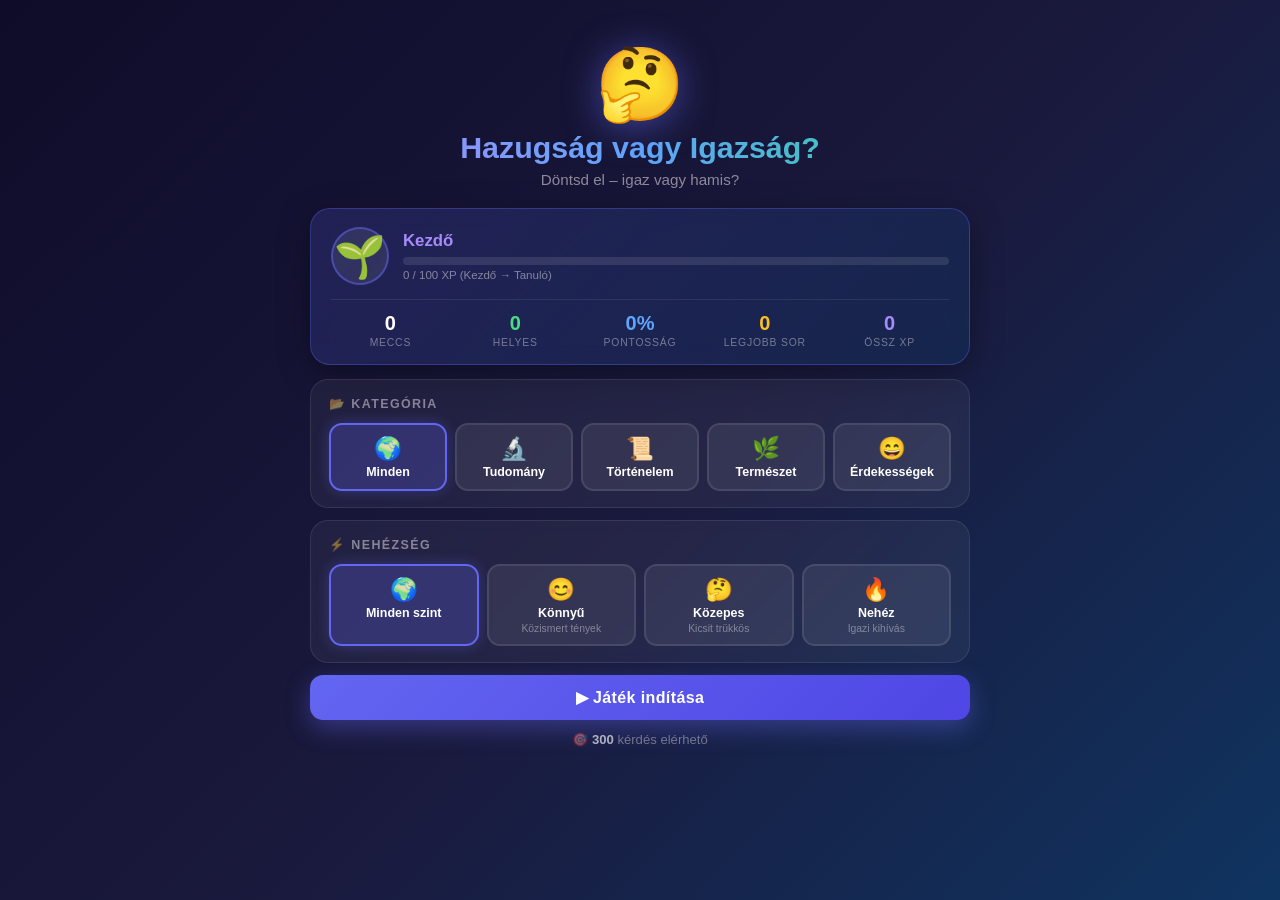
==== index.html @ 31105e80 "Add files via upload" ====
<!DOCTYPE html>
<html lang="hu">
<head>
  <meta charset="UTF-8" />
  <meta name="viewport" content="width=device-width, initial-scale=1.0" />
  <title>Hazugság vagy Igazság?</title>
  <link rel="stylesheet" href="style.css" />
</head>
<body>
<div class="container">

  <!-- ===== FŐMENÜ ===== -->
  <div id="start-screen" class="screen active">

    <div class="menu-hero">
      <div class="menu-logo">🤔</div>
      <h1>Hazugság vagy Igazság?</h1>
      <p class="menu-desc">Döntsd el – igaz vagy hamis?</p>
    </div>

    <!-- PROFIL KÁRTYA -->
    <div class="profile-card" id="profile-card">
      <div class="profile-left">
        <div class="profile-avatar" id="profile-avatar">🧠</div>
        <div class="profile-info">
          <div class="profile-rank" id="profile-rank">Kezdő</div>
          <div class="profile-xp-bar-wrap">
            <div class="profile-xp-bar" id="profile-xp-bar"></div>
          </div>
          <div class="profile-xp-label" id="profile-xp-label">0 / 100 XP</div>
        </div>
      </div>
      <div class="profile-stats-row">
        <div class="pstat">
          <span class="pstat-num" id="ps-games">0</span>
          <span class="pstat-label">Meccs</span>
        </div>
        <div class="pstat">
          <span class="pstat-num green" id="ps-correct">0</span>
          <span class="pstat-label">Helyes</span>
        </div>
        <div class="pstat">
          <span class="pstat-num blue" id="ps-accuracy">0%</span>
          <span class="pstat-label">Pontosság</span>
        </div>
        <div class="pstat">
          <span class="pstat-num yellow" id="ps-streak">0</span>
          <span class="pstat-label">Legjobb sor</span>
        </div>
        <div class="pstat">
          <span class="pstat-num purple" id="ps-xp">0</span>
          <span class="pstat-label">Össz XP</span>
        </div>
      </div>
    </div>

    <!-- KATEGÓRIA -->
    <div class="menu-section">
      <h3 class="section-title">📂 Kategória</h3>
      <div class="option-grid" id="category-grid">
        <button class="option-card selected" data-value="all" onclick="selectOption('category-grid',this)">
          <span class="opt-icon">🌍</span><span class="opt-label">Minden</span>
        </button>
        <button class="option-card" data-value="science" onclick="selectOption('category-grid',this)">
          <span class="opt-icon">🔬</span><span class="opt-label">Tudomány</span>
        </button>
        <button class="option-card" data-value="history" onclick="selectOption('category-grid',this)">
          <span class="opt-icon">📜</span><span class="opt-label">Történelem</span>
        </button>
        <button class="option-card" data-value="nature" onclick="selectOption('category-grid',this)">
          <span class="opt-icon">🌿</span><span class="opt-label">Természet</span>
        </button>
        <button class="option-card" data-value="fun" onclick="selectOption('category-grid',this)">
          <span class="opt-icon">😄</span><span class="opt-label">Érdekességek</span>
        </button>
      </div>
    </div>

    <!-- NEHÉZSÉG -->
    <div class="menu-section">
      <h3 class="section-title">⚡ Nehézség</h3>
      <div class="option-grid" id="difficulty-grid">
        <button class="option-card selected" data-value="all" onclick="selectOption('difficulty-grid',this)">
          <span class="opt-icon">🌍</span><span class="opt-label">Minden szint</span>
        </button>
        <button class="option-card diff-easy" data-value="easy" onclick="selectOption('difficulty-grid',this)">
          <span class="opt-icon">😊</span><span class="opt-label">Könnyű</span><span class="opt-sub">Közismert tények</span>
        </button>
        <button class="option-card diff-medium" data-value="medium" onclick="selectOption('difficulty-grid',this)">
          <span class="opt-icon">🤔</span><span class="opt-label">Közepes</span><span class="opt-sub">Kicsit trükkös</span>
        </button>
        <button class="option-card diff-hard" data-value="hard" onclick="selectOption('difficulty-grid',this)">
          <span class="opt-icon">🔥</span><span class="opt-label">Nehéz</span><span class="opt-sub">Igazi kihívás</span>
        </button>
      </div>
    </div>

    <button class="btn btn-play" onclick="startGame()">▶ Játék indítása</button>
    <div class="menu-footer">🎯 <strong id="q-count-preview">120</strong> kérdés elérhető</div>
  </div>

  <!-- ===== JÁTÉK KÉPERNYŐ ===== -->
  <div id="game-screen" class="screen">
    <header class="game-header">
      <button class="btn-home" onclick="goHome()">🏠</button>
      <div class="score-board">
        <span class="score-item correct">✅ <span id="correct-count">0</span></span>
        <span class="score-item wrong">❌ <span id="wrong-count">0</span></span>
        <span class="score-item total">📋 <span id="question-num">1</span>/<span id="total-questions">0</span></span>
      </div>
      <div class="diff-badge" id="diff-badge">😊 Könnyű</div>
    </header>
    <div class="progress-bar-wrap"><div class="progress-bar" id="progress-bar"></div></div>
    <div class="question-card" id="question-card">
      <div class="category-badge" id="category-badge">🔬 Tudomány</div>
      <p class="question-text" id="question-text">Töltés...</p>
    </div>
    <div class="explanation-box" id="explanation-box"></div>
    <div class="buttons">
      <button class="btn btn-true" id="btn-true" onclick="answer(true)">✅ IGAZ</button>
      <button class="btn btn-false" id="btn-false" onclick="answer(false)">❌ HAMIS</button>
    </div>
    <button class="btn btn-next" id="btn-next" onclick="nextQuestion()" style="display:none;">Következő ➡️</button>
  </div>

  <!-- ===== EREDMÉNY KÉPERNYŐ ===== -->
  <div id="result-screen" class="screen">
    <div class="result-card">
      <div class="result-icon" id="result-icon">🏆</div>
      <h2 id="result-title">Játék vége!</h2>
      <p id="result-message"></p>
      <div class="result-xp-box" id="result-xp-box"></div>
      <div class="result-stats">
        <div class="stat"><span class="stat-num green" id="final-correct">0</span><span class="stat-label">Helyes</span></div>
        <div class="stat"><span class="stat-num red" id="final-wrong">0</span><span class="stat-label">Helytelen</span></div>
        <div class="stat"><span class="stat-num blue" id="final-percent">0%</span><span class="stat-label">Pontosság</span></div>
        <div class="stat"><span class="stat-num yellow" id="final-xp">+0</span><span class="stat-label">XP nyerve</span></div>
      </div>
      <button class="btn btn-play" onclick="restartGame()">🔄 Újra játszom!</button>
      <button class="btn btn-secondary" onclick="goHome()">🏠 Főmenü</button>
    </div>
  </div>

</div>
<script src="questions.js"></script>
<script src="game.js"></script>
</body>
</html>
---- style.css ----
*, *::before, *::after { box-sizing: border-box; margin: 0; padding: 0; }

body {
  font-family: 'Segoe UI', Tahoma, Geneva, Verdana, sans-serif;
  background: linear-gradient(135deg, #0f0c29 0%, #1a1a3e 55%, #0f3460 100%);
  min-height: 100vh;
  color: #fff;
  display: flex;
  justify-content: center;
  padding: 20px 14px 50px;
}

.container { width: 100%; max-width: 660px; }

.screen { display: none; }
.screen.active { display: block; }

/* ===================== FŐMENÜ HERO ===================== */
.menu-hero {
  text-align: center;
  padding: 28px 0 20px;
}
.menu-logo {
  font-size: 4.5rem;
  line-height: 1;
  margin-bottom: 10px;
  filter: drop-shadow(0 4px 18px rgba(99,102,241,.55));
  animation: float 3.2s ease-in-out infinite;
}
@keyframes float {
  0%,100% { transform: translateY(0); }
  50%      { transform: translateY(-9px); }
}
.menu-hero h1 {
  font-size: 1.9rem;
  font-weight: 900;
  background: linear-gradient(90deg, #a78bfa, #60a5fa, #34d399);
  -webkit-background-clip: text;
  -webkit-text-fill-color: transparent;
  background-clip: text;
  margin-bottom: 6px;
}
.menu-desc { color: rgba(255,255,255,.5); font-size: .95rem; }

/* ===================== PROFIL KÁRTYA ===================== */
.profile-card {
  background: linear-gradient(135deg, rgba(99,102,241,.18), rgba(15,52,96,.4));
  border: 1px solid rgba(99,102,241,.35);
  border-radius: 20px;
  padding: 18px 20px 16px;
  margin-bottom: 14px;
  backdrop-filter: blur(10px);
  box-shadow: 0 8px 32px rgba(0,0,0,.35);
}
.profile-left {
  display: flex;
  align-items: center;
  gap: 14px;
  margin-bottom: 14px;
}
.profile-avatar {
  font-size: 2.6rem;
  background: rgba(255,255,255,.08);
  border-radius: 50%;
  width: 58px; height: 58px;
  display: flex; align-items: center; justify-content: center;
  flex-shrink: 0;
  border: 2px solid rgba(99,102,241,.5);
}
.profile-info { flex: 1; }
.profile-rank {
  font-size: 1.05rem;
  font-weight: 800;
  color: #a78bfa;
  margin-bottom: 6px;
}
.profile-xp-bar-wrap {
  background: rgba(255,255,255,.1);
  border-radius: 8px;
  height: 8px;
  overflow: hidden;
  margin-bottom: 4px;
}
.profile-xp-bar {
  height: 100%;
  background: linear-gradient(90deg, #6366f1, #a78bfa);
  border-radius: 8px;
  width: 0%;
  transition: width .6s ease;
}
.profile-xp-label { font-size: .72rem; color: rgba(255,255,255,.45); }

.profile-stats-row {
  display: flex;
  justify-content: space-between;
  gap: 6px;
  border-top: 1px solid rgba(255,255,255,.08);
  padding-top: 12px;
}
.pstat { display: flex; flex-direction: column; align-items: center; gap: 2px; flex: 1; }
.pstat-num { font-size: 1.25rem; font-weight: 800; }
.pstat-label { font-size: .65rem; color: rgba(255,255,255,.4); text-transform: uppercase; letter-spacing: .8px; }
.pstat-num.green  { color: #4ade80; }
.pstat-num.blue   { color: #60a5fa; }
.pstat-num.yellow { color: #fbbf24; }
.pstat-num.purple { color: #a78bfa; }

/* ===================== MENU SECTIONS ===================== */
.menu-section {
  background: rgba(255,255,255,.05);
  border: 1px solid rgba(255,255,255,.09);
  border-radius: 18px;
  padding: 16px 18px;
  margin-bottom: 12px;
  backdrop-filter: blur(6px);
}
.section-title {
  font-size: .78rem;
  font-weight: 700;
  text-transform: uppercase;
  letter-spacing: 1.4px;
  color: rgba(255,255,255,.45);
  margin-bottom: 12px;
}

/* ===================== OPTION GRID ===================== */
.option-grid { display: flex; flex-wrap: wrap; gap: 8px; }
.option-card {
  flex: 1 1 calc(20% - 8px);
  min-width: 80px;
  background: rgba(255,255,255,.07);
  border: 2px solid rgba(255,255,255,.1);
  border-radius: 13px;
  padding: 10px 6px;
  cursor: pointer;
  display: flex; flex-direction: column; align-items: center; gap: 3px;
  transition: all .18s;
  color: #fff;
}
.option-card:hover { background: rgba(255,255,255,.13); border-color: rgba(255,255,255,.22); transform: translateY(-2px); }
.option-card.selected { background: rgba(99,102,241,.25); border-color: #6366f1; box-shadow: 0 0 14px rgba(99,102,241,.3); }
.option-card.diff-easy.selected   { background: rgba(34,197,94,.2);  border-color: #22c55e; box-shadow: 0 0 14px rgba(34,197,94,.3); }
.option-card.diff-medium.selected { background: rgba(234,179,8,.2);  border-color: #eab308; box-shadow: 0 0 14px rgba(234,179,8,.3); }
.option-card.diff-hard.selected   { background: rgba(239,68,68,.2);  border-color: #ef4444; box-shadow: 0 0 14px rgba(239,68,68,.3); }
.opt-icon  { font-size: 1.4rem; }
.opt-label { font-size: .78rem; font-weight: 700; }
.opt-sub   { font-size: .65rem; color: rgba(255,255,255,.4); }

/* ===================== PLAY BUTTON ===================== */
.btn-play {
  width: 100%; padding: 17px;
  font-size: 1.1rem; font-weight: 800;
  border: none; border-radius: 16px;
  background: linear-gradient(135deg, #6366f1, #4f46e5);
  color: #fff; cursor: pointer;
  box-shadow: 0 8px 24px rgba(99,102,241,.4);
  transition: transform .15s, box-shadow .15s;
  margin-bottom: 12px;
}
.btn-play:hover { transform: translateY(-2px); box-shadow: 0 12px 30px rgba(99,102,241,.5); }
.btn-play:active { transform: translateY(0); }

.menu-footer { text-align: center; color: rgba(255,255,255,.38); font-size: .82rem; }
.menu-footer strong { color: rgba(255,255,255,.65); }

/* ===================== JÁTÉK HEADER ===================== */
.game-header {
  display: flex; align-items: center; justify-content: space-between;
  margin-bottom: 14px; gap: 8px;
}
.btn-home {
  background: rgba(255,255,255,.1); border: 1px solid rgba(255,255,255,.15);
  border-radius: 10px; padding: 7px 11px; font-size: 1rem;
  cursor: pointer; color: #fff; transition: background .2s; flex-shrink: 0;
}
.btn-home:hover { background: rgba(255,255,255,.18); }
.score-board { display: flex; gap: 8px; flex-wrap: wrap; justify-content: center; }
.score-item {
  background: rgba(255,255,255,.1); border-radius: 18px;
  padding: 4px 12px; font-size: .84rem; font-weight: 700;
}
.score-item.correct { color: #4ade80; }
.score-item.wrong   { color: #f87171; }
.score-item.total   { color: #93c5fd; }
.diff-badge {
  background: rgba(255,255,255,.1); border-radius: 18px;
  padding: 4px 12px; font-size: .78rem; font-weight: 700;
  color: rgba(255,255,255,.65); flex-shrink: 0;
}

/* ===================== PROGRESS BAR ===================== */
.progress-bar-wrap {
  background: rgba(255,255,255,.1); border-radius: 8px;
  height: 7px; margin-bottom: 16px; overflow: hidden;
}
.progress-bar {
  height: 100%;
  background: linear-gradient(90deg, #4ade80, #22d3ee);
  border-radius: 8px; width: 0%;
  transition: width .4s ease;
}

/* ===================== QUESTION CARD ===================== */
.question-card {
  background: rgba(255,255,255,.07);
  border: 2px solid rgba(255,255,255,.12);
  border-radius: 20px; padding: 30px 26px;
  margin-bottom: 12px; text-align: center;
  backdrop-filter: blur(10px);
  transition: border-color .3s, background .3s;
  min-height: 155px;
  display: flex; flex-direction: column; align-items: center; justify-content: center; gap: 10px;
}
.question-card.correct { border-color: #4ade80; background: rgba(74,222,128,.1); }
.question-card.wrong   { border-color: #f87171; background: rgba(248,113,113,.1); }
.category-badge {
  background: rgba(255,255,255,.14); border-radius: 18px;
  padding: 3px 13px; font-size: .75rem; font-weight: 700; color: rgba(255,255,255,.72);
}
.question-text { font-size: 1.18rem; font-weight: 600; line-height: 1.55; color: #fff; }

/* ===================== EXPLANATION BOX ===================== */
.explanation-box {
  border-radius: 13px; padding: 0; font-size: 1rem; font-weight: 600;
  text-align: center; margin-bottom: 12px;
  max-height: 0; overflow: hidden;
  transition: max-height .35s ease, padding .3s ease;
}
.explanation-box.correct, .explanation-box.wrong { max-height: 80px; padding: 13px 16px; }
.explanation-box.correct { background: rgba(74,222,128,.15); border: 1px solid rgba(74,222,128,.4); color: #bbf7d0; }
.explanation-box.wrong   { background: rgba(248,113,113,.15); border: 1px solid rgba(248,113,113,.4); color: #fecaca; }

.xp-pop {
  display: inline-block;
  background: rgba(99,102,241,.35);
  border-radius: 8px; padding: 1px 8px;
  font-size: .82rem; color: #c4b5fd;
  margin-left: 6px; vertical-align: middle;
}

/* ===================== ANSWER BUTTONS ===================== */
.buttons { display: flex; gap: 12px; margin-bottom: 10px; }
.btn {
  border: none; border-radius: 13px; padding: 13px 24px;
  font-size: 1rem; font-weight: 700; cursor: pointer;
  transition: transform .15s, box-shadow .15s, opacity .2s;
  letter-spacing: .4px;
}
.btn:hover:not(:disabled) { transform: translateY(-2px); box-shadow: 0 8px 20px rgba(0,0,0,.3); }
.btn:active:not(:disabled) { transform: translateY(0); }
.btn:disabled { opacity: .42; cursor: not-allowed; }
.btn-true  { background: linear-gradient(135deg, #22c55e, #16a34a); color: #fff; flex: 1; }
.btn-false { background: linear-gradient(135deg, #ef4444, #dc2626); color: #fff; flex: 1; }
.btn-true.highlight-correct, .btn-false.highlight-correct {
  box-shadow: 0 0 0 3px #fff, 0 0 18px rgba(255,255,255,.3);
  opacity: 1 !important;
}
.btn-next {
  background: linear-gradient(135deg, #0ea5e9, #0284c7);
  color: #fff; width: 100%; padding: 13px;
  font-size: 1rem; border-radius: 13px; border: none;
  cursor: pointer; font-weight: 700;
  transition: transform .15s, box-shadow .15s;
}
.btn-next:hover { transform: translateY(-2px); box-shadow: 0 8px 20px rgba(0,0,0,.3); }

/* ===================== RESULT CARD ===================== */
.result-card {
  background: rgba(255,255,255,.07);
  border: 1px solid rgba(255,255,255,.14);
  border-radius: 24px; padding: 40px 28px;
  text-align: center; backdrop-filter: blur(10px);
  box-shadow: 0 20px 60px rgba(0,0,0,.4);
  margin-top: 16px;
}
.result-icon { font-size: 4.8rem; margin-bottom: 10px; animation: pop .5s ease; }
@keyframes pop {
  0%   { transform: scale(.4); opacity: 0; }
  70%  { transform: scale(1.2); }
  100% { transform: scale(1); opacity: 1; }
}
.result-card h2 { font-size: 1.8rem; margin-bottom: 6px; }
.result-card > p { color: rgba(255,255,255,.62); font-size: .98rem; margin-bottom: 14px; }

.result-xp-box { margin-bottom: 18px; }
.xp-earned {
  display: inline-block;
  background: rgba(99,102,241,.25); border: 1px solid rgba(99,102,241,.4);
  border-radius: 20px; padding: 6px 18px;
  font-size: .9rem; color: #c4b5fd; font-weight: 700;
}
.rankup {
  display: inline-block;
  background: linear-gradient(135deg, rgba(251,191,36,.2), rgba(234,179,8,.15));
  border: 1px solid rgba(251,191,36,.5);
  border-radius: 20px; padding: 8px 20px;
  font-size: .95rem; color: #fde68a; font-weight: 700;
  animation: pop .5s ease;
}

.result-stats { display: flex; justify-content: center; gap: 20px; margin-bottom: 24px; flex-wrap: wrap; }
.stat { display: flex; flex-direction: column; align-items: center; gap: 3px; }
.stat-num { font-size: 2rem; font-weight: 900; }
.stat-num.green  { color: #4ade80; }
.stat-num.red    { color: #f87171; }
.stat-num.blue   { color: #60a5fa; }
.stat-num.yellow { color: #fbbf24; }
.stat-label { font-size: .72rem; color: rgba(255,255,255,.42); text-transform: uppercase; letter-spacing: .9px; }

.btn-secondary {
  background: rgba(255,255,255,.08); color: rgba(255,255,255,.78);
  border: 1px solid rgba(255,255,255,.14);
  padding: 13px 24px; font-size: 1rem; border-radius: 13px;
  width: 100%; margin-top: 10px; cursor: pointer; font-weight: 600;
  transition: background .2s;
}
.btn-secondary:hover { background: rgba(255,255,255,.14); }

/* ===================== RESPONSIVE ===================== */
@media (max-width: 480px) {
  .menu-hero h1 { font-size: 1.45rem; }
  .option-card { flex: 1 1 calc(33% - 8px); min-width: 70px; }
  .question-text { font-size: 1.02rem; }
  .result-card { padding: 28px 16px; }
  .profile-stats-row { gap: 2px; }
  .pstat-num { font-size: 1.05rem; }
}
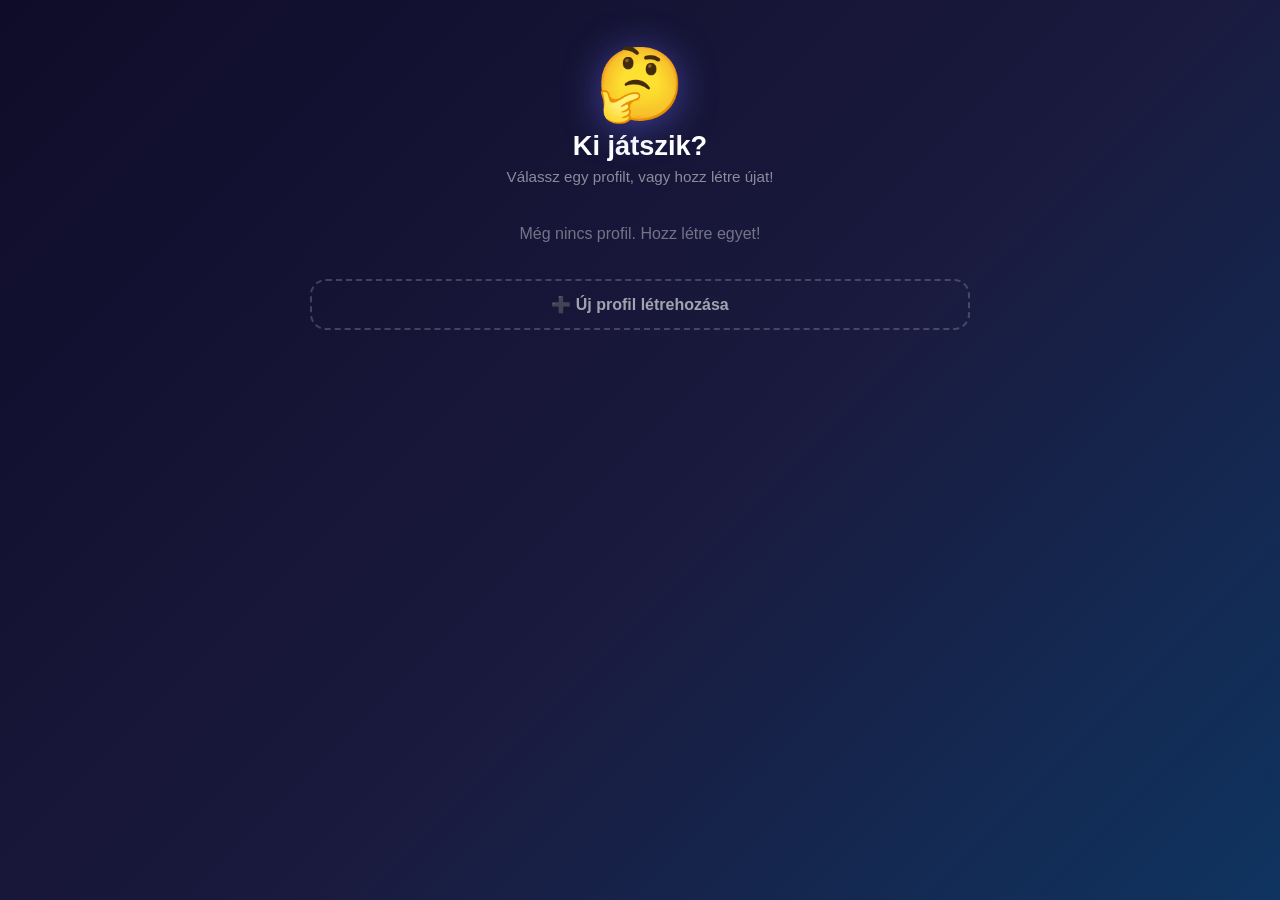
==== commit b8bb48b5: "Add files via upload" ====
--- a/index.html
+++ b/index.html
@@ -9,8 +9,29 @@
 <body>
 <div class="container">
 
+  <!-- ===== PROFIL VÁLASZTÓ ===== -->
+  <div id="picker-screen" class="screen">
+    <div class="picker-hero">
+      <div class="menu-logo">🤔</div>
+      <h2>Ki játszik?</h2>
+      <p>Válassz egy profilt, vagy hozz létre újat!</p>
+    </div>
+    <div id="profiles-list"></div>
+    <button class="btn-new-profile" onclick="openNewProfileModal()">➕ Új profil létrehozása</button>
+  </div>
+
   <!-- ===== FŐMENÜ ===== -->
-  <div id="start-screen" class="screen active">
+  <div id="start-screen" class="screen">
+
+    <!-- AKTÍV PROFIL SÁV -->
+    <div class="active-profile-bar">
+      <span class="ap-avatar" id="active-avatar">🦊</span>
+      <div class="ap-info">
+        <div class="ap-name" id="active-name">Játékos</div>
+        <div class="ap-rank" id="active-rank">🌱 Kezdő</div>
+      </div>
+      <button class="btn-switch" onclick="showPicker()">⇄ Váltás</button>
+    </div>
 
     <div class="menu-hero">
       <div class="menu-logo">🤔</div>
@@ -19,7 +40,7 @@
     </div>
 
     <!-- PROFIL KÁRTYA -->
-    <div class="profile-card" id="profile-card">
+    <div class="profile-card">
       <div class="profile-left">
         <div class="profile-avatar" id="profile-avatar">🧠</div>
         <div class="profile-info">
@@ -31,26 +52,11 @@
         </div>
       </div>
       <div class="profile-stats-row">
-        <div class="pstat">
-          <span class="pstat-num" id="ps-games">0</span>
-          <span class="pstat-label">Meccs</span>
-        </div>
-        <div class="pstat">
-          <span class="pstat-num green" id="ps-correct">0</span>
-          <span class="pstat-label">Helyes</span>
-        </div>
-        <div class="pstat">
-          <span class="pstat-num blue" id="ps-accuracy">0%</span>
-          <span class="pstat-label">Pontosság</span>
-        </div>
-        <div class="pstat">
-          <span class="pstat-num yellow" id="ps-streak">0</span>
-          <span class="pstat-label">Legjobb sor</span>
-        </div>
-        <div class="pstat">
-          <span class="pstat-num purple" id="ps-xp">0</span>
-          <span class="pstat-label">Össz XP</span>
-        </div>
+        <div class="pstat"><span class="pstat-num" id="ps-games">0</span><span class="pstat-label">Meccs</span></div>
+        <div class="pstat"><span class="pstat-num green" id="ps-correct">0</span><span class="pstat-label">Helyes</span></div>
+        <div class="pstat"><span class="pstat-num blue" id="ps-accuracy">0%</span><span class="pstat-label">Pontosság</span></div>
+        <div class="pstat"><span class="pstat-num yellow" id="ps-streak">0</span><span class="pstat-label">Legjobb sor</span></div>
+        <div class="pstat"><span class="pstat-num purple" id="ps-xp">0</span><span class="pstat-label">Össz XP</span></div>
       </div>
     </div>
 
@@ -58,21 +64,11 @@
     <div class="menu-section">
       <h3 class="section-title">📂 Kategória</h3>
       <div class="option-grid" id="category-grid">
-        <button class="option-card selected" data-value="all" onclick="selectOption('category-grid',this)">
-          <span class="opt-icon">🌍</span><span class="opt-label">Minden</span>
-        </button>
-        <button class="option-card" data-value="science" onclick="selectOption('category-grid',this)">
-          <span class="opt-icon">🔬</span><span class="opt-label">Tudomány</span>
-        </button>
-        <button class="option-card" data-value="history" onclick="selectOption('category-grid',this)">
-          <span class="opt-icon">📜</span><span class="opt-label">Történelem</span>
-        </button>
-        <button class="option-card" data-value="nature" onclick="selectOption('category-grid',this)">
-          <span class="opt-icon">🌿</span><span class="opt-label">Természet</span>
-        </button>
-        <button class="option-card" data-value="fun" onclick="selectOption('category-grid',this)">
-          <span class="opt-icon">😄</span><span class="opt-label">Érdekességek</span>
-        </button>
+        <button class="option-card selected" data-value="all" onclick="selectOption('category-grid',this)"><span class="opt-icon">🌍</span><span class="opt-label">Minden</span></button>
+        <button class="option-card" data-value="science" onclick="selectOption('category-grid',this)"><span class="opt-icon">🔬</span><span class="opt-label">Tudomány</span></button>
+        <button class="option-card" data-value="history" onclick="selectOption('category-grid',this)"><span class="opt-icon">📜</span><span class="opt-label">Történelem</span></button>
+        <button class="option-card" data-value="nature" onclick="selectOption('category-grid',this)"><span class="opt-icon">🌿</span><span class="opt-label">Természet</span></button>
+        <button class="option-card" data-value="fun" onclick="selectOption('category-grid',this)"><span class="opt-icon">😄</span><span class="opt-label">Érdekességek</span></button>
       </div>
     </div>
 
@@ -80,23 +76,16 @@
     <div class="menu-section">
       <h3 class="section-title">⚡ Nehézség</h3>
       <div class="option-grid" id="difficulty-grid">
-        <button class="option-card selected" data-value="all" onclick="selectOption('difficulty-grid',this)">
-          <span class="opt-icon">🌍</span><span class="opt-label">Minden szint</span>
-        </button>
-        <button class="option-card diff-easy" data-value="easy" onclick="selectOption('difficulty-grid',this)">
-          <span class="opt-icon">😊</span><span class="opt-label">Könnyű</span><span class="opt-sub">Közismert tények</span>
-        </button>
-        <button class="option-card diff-medium" data-value="medium" onclick="selectOption('difficulty-grid',this)">
-          <span class="opt-icon">🤔</span><span class="opt-label">Közepes</span><span class="opt-sub">Kicsit trükkös</span>
-        </button>
-        <button class="option-card diff-hard" data-value="hard" onclick="selectOption('difficulty-grid',this)">
-          <span class="opt-icon">🔥</span><span class="opt-label">Nehéz</span><span class="opt-sub">Igazi kihívás</span>
-        </button>
+        <button class="option-card selected" data-value="all" onclick="selectOption('difficulty-grid',this)"><span class="opt-icon">🌍</span><span class="opt-label">Minden szint</span></button>
+        <button class="option-card diff-easy" data-value="easy" onclick="selectOption('difficulty-grid',this)"><span class="opt-icon">😊</span><span class="opt-label">Könnyű</span><span class="opt-sub">Közismert tények</span></button>
+        <button class="option-card diff-medium" data-value="medium" onclick="selectOption('difficulty-grid',this)"><span class="opt-icon">🤔</span><span class="opt-label">Közepes</span><span class="opt-sub">Kicsit trükkös</span></button>
+        <button class="option-card diff-hard" data-value="hard" onclick="selectOption('difficulty-grid',this)"><span class="opt-icon">🔥</span><span class="opt-label">Nehéz</span><span class="opt-sub">Igazi kihívás</span></button>
       </div>
     </div>
 
     <button class="btn btn-play" onclick="startGame()">▶ Játék indítása</button>
-    <div class="menu-footer">🎯 <strong id="q-count-preview">120</strong> kérdés elérhető</div>
+    <button class="btn btn-profile" onclick="window.location.href='profil.html'">👤 Részletes profil megtekintése</button>
+    <div class="menu-footer">🎯 <strong id="q-count-preview">300</strong> kérdés elérhető</div>
   </div>
 
   <!-- ===== JÁTÉK KÉPERNYŐ ===== -->
@@ -142,7 +131,25 @@
   </div>
 
 </div>
+
+<!-- ===== ÚJ PROFIL MODAL ===== -->
+<div id="new-profile-modal" class="modal-overlay" style="display:none;" onclick="modalOverlayClick(event)">
+  <div class="modal-box">
+    <h3>✨ Új profil létrehozása</h3>
+    <div class="modal-label">Neved (max. 24 karakter)</div>
+    <input type="text" id="new-profile-name" class="modal-input" maxlength="24" placeholder="Írd be a neved..."
+      onkeydown="if(event.key==='Enter') submitNewProfile()" />
+    <div class="modal-label">Válassz avatart</div>
+    <div class="avatar-grid" id="avatar-grid"></div>
+    <div class="modal-actions">
+      <button class="modal-cancel" onclick="closeNewProfileModal()">Mégse</button>
+      <button class="modal-submit" onclick="submitNewProfile()">Létrehozás ✔</button>
+    </div>
+  </div>
+</div>
+
 <script src="questions.js"></script>
+<script src="profiles.js"></script>
 <script src="game.js"></script>
 </body>
 </html>
--- a/style.css
+++ b/style.css
@@ -160,6 +160,18 @@
 .btn-play:hover { transform: translateY(-2px); box-shadow: 0 12px 30px rgba(99,102,241,.5); }
 .btn-play:active { transform: translateY(0); }
 
+.btn-profile {
+  width: 100%; padding: 13px;
+  font-size: .95rem; font-weight: 700;
+  border: 1px solid rgba(167,139,250,.4);
+  border-radius: 16px;
+  background: rgba(167,139,250,.1);
+  color: #c4b5fd; cursor: pointer;
+  transition: background .2s, transform .15s;
+  margin-bottom: 12px;
+}
+.btn-profile:hover { background: rgba(167,139,250,.2); transform: translateY(-1px); }
+
 .menu-footer { text-align: center; color: rgba(255,255,255,.38); font-size: .82rem; }
 .menu-footer strong { color: rgba(255,255,255,.65); }
 
@@ -325,3 +337,118 @@
   .profile-stats-row { gap: 2px; }
   .pstat-num { font-size: 1.05rem; }
 }
+
+/* ===== PICKER SCREEN ===== */
+.picker-hero { text-align:center; padding:28px 0 20px; }
+.picker-hero h2 { font-size:1.7rem; font-weight:900; margin-bottom:6px; }
+.picker-hero p { color:rgba(255,255,255,.5); font-size:.95rem; }
+
+#profiles-list { display:flex; flex-direction:column; gap:10px; margin-bottom:16px; }
+
+.profile-pick-card {
+  display:flex; align-items:center; gap:14px;
+  background:rgba(255,255,255,.07); border:1px solid rgba(255,255,255,.12);
+  border-radius:18px; padding:14px 16px; cursor:pointer;
+  transition:all .2s;
+}
+.profile-pick-card:hover { background:rgba(255,255,255,.12); border-color:rgba(99,102,241,.5); transform:translateY(-1px); }
+.profile-pick-card.active-profile { border-color:#6366f1; background:rgba(99,102,241,.15); box-shadow:0 0 16px rgba(99,102,241,.3); }
+
+.pick-avatar { font-size:2.2rem; width:52px; height:52px; background:rgba(255,255,255,.08); border-radius:50%; display:flex; align-items:center; justify-content:center; flex-shrink:0; }
+.pick-info { flex:1; min-width:0; }
+.pick-name { font-size:1rem; font-weight:800; margin-bottom:2px; }
+.pick-rank { font-size:.78rem; color:rgba(255,255,255,.55); }
+.pick-xp   { font-size:.72rem; color:#a78bfa; }
+.pick-actions { display:flex; gap:6px; flex-shrink:0; }
+.pick-select-btn { background:linear-gradient(135deg,#6366f1,#4f46e5); border:none; border-radius:10px; padding:8px 14px; color:#fff; font-size:.82rem; font-weight:700; cursor:pointer; transition:transform .15s; }
+.pick-select-btn:hover { transform:scale(1.05); }
+.pick-delete-btn { background:rgba(248,113,113,.15); border:1px solid rgba(248,113,113,.3); border-radius:10px; padding:8px 10px; color:#f87171; font-size:.85rem; cursor:pointer; transition:background .2s; }
+.pick-delete-btn:hover { background:rgba(248,113,113,.3); }
+
+.btn-new-profile { width:100%; padding:14px; font-size:1rem; font-weight:700; border:2px dashed rgba(255,255,255,.2); border-radius:16px; background:transparent; color:rgba(255,255,255,.6); cursor:pointer; transition:all .2s; margin-bottom:16px; }
+.btn-new-profile:hover { border-color:rgba(99,102,241,.6); color:#a78bfa; background:rgba(99,102,241,.08); }
+
+/* ===== MODAL ===== */
+.modal-overlay { position:fixed; inset:0; background:rgba(0,0,0,.7); display:flex; align-items:center; justify-content:center; z-index:100; padding:16px; backdrop-filter:blur(4px); }
+.modal-box { background:#1a1a3e; border:1px solid rgba(99,102,241,.4); border-radius:24px; padding:28px 24px; width:100%; max-width:420px; box-shadow:0 20px 60px rgba(0,0,0,.6); }
+.modal-box h3 { font-size:1.3rem; font-weight:800; margin-bottom:18px; text-align:center; }
+.modal-label { font-size:.82rem; color:rgba(255,255,255,.55); font-weight:600; text-transform:uppercase; letter-spacing:1px; margin-bottom:8px; }
+.modal-input { width:100%; background:rgba(255,255,255,.08); border:1px solid rgba(255,255,255,.2); border-radius:12px; padding:12px 14px; color:#fff; font-size:1rem; outline:none; margin-bottom:18px; }
+.modal-input:focus { border-color:#6366f1; }
+.avatar-grid { display:flex; flex-wrap:wrap; gap:8px; margin-bottom:20px; }
+.avatar-btn { width:44px; height:44px; font-size:1.4rem; background:rgba(255,255,255,.07); border:2px solid transparent; border-radius:10px; cursor:pointer; display:flex; align-items:center; justify-content:center; transition:all .15s; }
+.avatar-btn:hover { background:rgba(255,255,255,.14); }
+.avatar-btn.selected { border-color:#6366f1; background:rgba(99,102,241,.25); box-shadow:0 0 10px rgba(99,102,241,.4); }
+.modal-actions { display:flex; gap:10px; }
+.modal-submit { flex:1; padding:13px; background:linear-gradient(135deg,#6366f1,#4f46e5); border:none; border-radius:12px; color:#fff; font-size:1rem; font-weight:700; cursor:pointer; transition:transform .15s; }
+.modal-submit:hover { transform:translateY(-1px); }
+.modal-cancel { padding:13px 18px; background:rgba(255,255,255,.08); border:1px solid rgba(255,255,255,.15); border-radius:12px; color:rgba(255,255,255,.7); font-size:1rem; cursor:pointer; }
+
+/* ===== AKTÍV PROFIL SÁV (start-screen tetején) ===== */
+.active-profile-bar {
+  display:flex; align-items:center; gap:10px;
+  background:rgba(99,102,241,.12); border:1px solid rgba(99,102,241,.25);
+  border-radius:14px; padding:10px 14px; margin-bottom:14px;
+}
+.active-profile-bar .ap-avatar { font-size:1.6rem; }
+.active-profile-bar .ap-info { flex:1; }
+.active-profile-bar .ap-name { font-size:.9rem; font-weight:800; }
+.active-profile-bar .ap-rank { font-size:.75rem; color:rgba(255,255,255,.5); }
+.btn-switch { background:rgba(255,255,255,.08); border:1px solid rgba(255,255,255,.15); border-radius:8px; padding:6px 12px; color:rgba(255,255,255,.7); font-size:.78rem; font-weight:600; cursor:pointer; white-space:nowrap; transition:background .2s; }
+.btn-switch:hover { background:rgba(255,255,255,.15); }
+
+
+/* ===================== PICKER SCREEN ===================== */
+.picker-hero { text-align:center; padding:28px 0 20px; }
+.picker-hero h2 { font-size:1.7rem; font-weight:900; margin-bottom:6px; }
+.picker-hero p { color:rgba(255,255,255,.5); font-size:.95rem; }
+
+#profiles-list { display:flex; flex-direction:column; gap:10px; margin-bottom:16px; }
+
+.profile-pick-card {
+  display:flex; align-items:center; gap:14px;
+  background:rgba(255,255,255,.07); border:1px solid rgba(255,255,255,.12);
+  border-radius:18px; padding:14px 16px;
+  transition:all .2s;
+}
+.profile-pick-card:hover { background:rgba(255,255,255,.12); border-color:rgba(99,102,241,.5); transform:translateY(-1px); }
+.profile-pick-card.active-profile { border-color:#6366f1; background:rgba(99,102,241,.15); box-shadow:0 0 16px rgba(99,102,241,.3); }
+
+.pick-avatar { font-size:2.2rem; width:52px; height:52px; background:rgba(255,255,255,.08); border-radius:50%; display:flex; align-items:center; justify-content:center; flex-shrink:0; }
+.pick-info { flex:1; min-width:0; }
+.pick-name { font-size:1rem; font-weight:800; margin-bottom:2px; }
+.pick-rank { font-size:.78rem; color:rgba(255,255,255,.55); }
+.pick-xp   { font-size:.72rem; color:#a78bfa; margin-top:1px; }
+.pick-actions { display:flex; gap:6px; flex-shrink:0; }
+.pick-select-btn { background:linear-gradient(135deg,#6366f1,#4f46e5); border:none; border-radius:10px; padding:8px 14px; color:#fff; font-size:.82rem; font-weight:700; cursor:pointer; transition:transform .15s; }
+.pick-select-btn:hover { transform:scale(1.05); }
+.pick-delete-btn { background:rgba(248,113,113,.15); border:1px solid rgba(248,113,113,.3); border-radius:10px; padding:8px 10px; color:#f87171; font-size:.85rem; cursor:pointer; transition:background .2s; }
+.pick-delete-btn:hover { background:rgba(248,113,113,.3); }
+
+.btn-new-profile { width:100%; padding:14px; font-size:1rem; font-weight:700; border:2px dashed rgba(255,255,255,.2); border-radius:16px; background:transparent; color:rgba(255,255,255,.6); cursor:pointer; transition:all .2s; margin-bottom:16px; }
+.btn-new-profile:hover { border-color:rgba(99,102,241,.6); color:#a78bfa; background:rgba(99,102,241,.08); }
+
+/* ===================== MODAL ===================== */
+.modal-overlay { position:fixed; inset:0; background:rgba(0,0,0,.75); display:flex; align-items:center; justify-content:center; z-index:100; padding:16px; backdrop-filter:blur(4px); }
+.modal-box { background:#1a1a3e; border:1px solid rgba(99,102,241,.4); border-radius:24px; padding:28px 24px; width:100%; max-width:420px; box-shadow:0 20px 60px rgba(0,0,0,.6); }
+.modal-box h3 { font-size:1.3rem; font-weight:800; margin-bottom:18px; text-align:center; }
+.modal-label { font-size:.82rem; color:rgba(255,255,255,.55); font-weight:600; text-transform:uppercase; letter-spacing:1px; margin-bottom:8px; }
+.modal-input { width:100%; background:rgba(255,255,255,.08); border:1px solid rgba(255,255,255,.2); border-radius:12px; padding:12px 14px; color:#fff; font-size:1rem; outline:none; margin-bottom:18px; transition:border-color .2s; }
+.modal-input:focus { border-color:#6366f1; }
+.avatar-grid { display:flex; flex-wrap:wrap; gap:8px; margin-bottom:20px; }
+.avatar-btn { width:44px; height:44px; font-size:1.4rem; background:rgba(255,255,255,.07); border:2px solid transparent; border-radius:10px; cursor:pointer; display:flex; align-items:center; justify-content:center; transition:all .15s; }
+.avatar-btn:hover { background:rgba(255,255,255,.14); }
+.avatar-btn.selected { border-color:#6366f1; background:rgba(99,102,241,.25); box-shadow:0 0 10px rgba(99,102,241,.4); }
+.modal-actions { display:flex; gap:10px; }
+.modal-submit { flex:1; padding:13px; background:linear-gradient(135deg,#6366f1,#4f46e5); border:none; border-radius:12px; color:#fff; font-size:1rem; font-weight:700; cursor:pointer; transition:transform .15s; }
+.modal-submit:hover { transform:translateY(-1px); }
+.modal-cancel { padding:13px 18px; background:rgba(255,255,255,.08); border:1px solid rgba(255,255,255,.15); border-radius:12px; color:rgba(255,255,255,.7); font-size:1rem; cursor:pointer; }
+
+/* ===================== AKTÍV PROFIL SÁV ===================== */
+.active-profile-bar { display:flex; align-items:center; gap:10px; background:rgba(99,102,241,.12); border:1px solid rgba(99,102,241,.25); border-radius:14px; padding:10px 14px; margin-bottom:14px; }
+.active-profile-bar .ap-avatar { font-size:1.6rem; }
+.active-profile-bar .ap-info { flex:1; }
+.active-profile-bar .ap-name { font-size:.9rem; font-weight:800; }
+.active-profile-bar .ap-rank { font-size:.75rem; color:rgba(255,255,255,.5); }
+.btn-switch { background:rgba(255,255,255,.08); border:1px solid rgba(255,255,255,.15); border-radius:8px; padding:6px 12px; color:rgba(255,255,255,.7); font-size:.78rem; font-weight:600; cursor:pointer; white-space:nowrap; transition:background .2s; }
+.btn-switch:hover { background:rgba(255,255,255,.15); }
